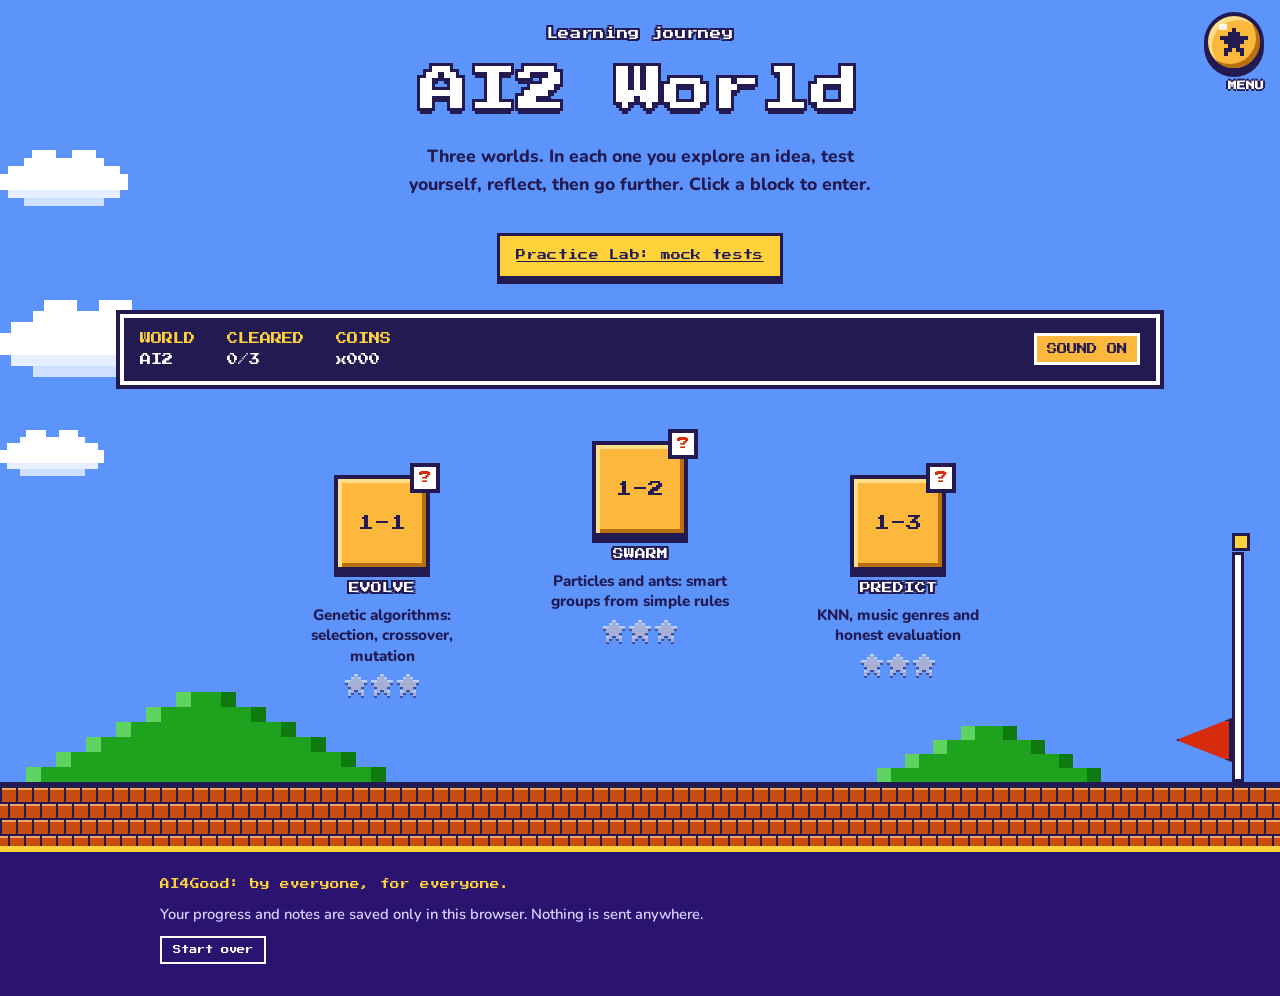
==== ai2/index.html @ fd5382d1 "initial ai2 related practice - need to be adjusted" ====
<!doctype html>
<html lang="en">
<head>
<meta charset="utf-8">
<meta name="viewport" content="width=device-width,initial-scale=1,viewport-fit=cover">
<meta name="description" content="AI2 World: explore evolutionary computing, swarm intelligence and machine learning evaluation with animated demos, tests and reflection.">
<title>AI2 World</title>
<link rel="preconnect" href="https://fonts.googleapis.com">
<link rel="preconnect" href="https://fonts.gstatic.com" crossorigin>
<link rel="stylesheet" href="https://fonts.googleapis.com/css2?family=Nunito:wght@600;700;800&family=Press+Start+2P&display=swap">
<link rel="stylesheet" href="ai2.css">
</head>
<body>
<div class="world" id="world">
  <div class="scenery" id="scenery" aria-hidden="true">
    <div class="ground"></div>
    <div class="pole"></div>
    <div class="flag"></div>
  </div>

  <header class="top">
    <p class="kicker">Learning journey</p>
    <h1>AI2 World</h1>
    <p class="lede">Three worlds. In each one you explore an idea, test yourself, reflect, then go further. Click a block to enter.</p>
    <p><a class="btn btn-sun" href="practice.html">Practice Lab: mock tests</a></p>
    <div class="hud" role="group" aria-label="Progress">
      <dl>
        <div class="stat"><dt>WORLD</dt><dd>AI2</dd></div>
        <div class="stat"><dt>CLEARED</dt><dd id="hud-clear" aria-live="polite">0/3</dd></div>
        <div class="stat"><dt>COINS</dt><dd id="hud-coins">x000</dd></div>
      </dl>
      <button class="snd" id="snd" type="button" aria-pressed="true">SOUND ON</button>
    </div>
    <div class="clear" id="clear" role="status" hidden>
      <strong>ALL WORLDS CLEARED!</strong>
      <span>You explored, tested and reflected on all three. Pick the one you want to master next and play with it again.</span>
    </div>
  </header>

  <main class="stage">
    <ol class="levels" id="levels"></ol>
  </main>
</div>

<section class="lv" id="lv" hidden aria-labelledby="lv-title">
  <div class="wrap">
    <div class="lv-head">
      <div class="tile"><span class="lvn" id="lv-n"></span></div>
      <div class="who">
        <h2 id="lv-title"></h2>
        <p id="lv-short"></p>
      </div>
      <button class="btn lv-back" id="lv-back" type="button">Back to map</button>
    </div>
    <div class="steps" id="steps" role="tablist" aria-label="Steps"></div>
    <div class="pane" id="pane-0" role="tabpanel"></div>
    <div class="pane" id="pane-1" role="tabpanel" hidden></div>
    <div class="pane" id="pane-2" role="tabpanel" hidden></div>
    <div class="pane" id="pane-3" role="tabpanel" hidden></div>
  </div>
</section>

<footer>
  <div class="wrap">
    <p class="px">AI4Good: by everyone, for everyone.</p>
    <p class="fine">Your progress and notes are saved only in this browser. Nothing is sent anywhere.</p>
    <button class="reset" id="reset" type="button">Start over</button>
  </div>
</footer>

<script src="../nav.js"></script>
<script src="core.js"></script>
<script src="ea.js"></script>
<script src="pso.js"></script>
<script src="flock.js"></script>
<script src="aco.js"></script>
<script src="swarm.js"></script>
<script src="knn-lib.js"></script>
<script src="knn.js"></script>
<script src="knn-cv.js"></script>
<script>AI2.start();</script>
</body>
</html>
---- ai2/ai2.css ----
[hidden]{display:none!important}
/* Layout: one platformer world. Title, HUD and three floating level blocks on brick ground. Choosing a block opens a white study panel below with four steps: Explore (animated demos), Test (one multiple choice question at a time), Reflect, Go further. */
:root{
  color-scheme:light;
  --sky:#5c94fc;
  --ink:#231a52;
  --paper:#fff;
  --block:#fcb83c;
  --block-hi:#ffe08a;
  --block-lo:#b8700c;
  --used:#9a6b3a;
  --brick:#c84c0c;
  --coin:#ffd23c;
  --red:#d62c0c;
  --grape:#6a3df0;
  --grape-deep:#2a1470;
  --mint:#2ee6a6;
  --coral:#ff4f6d;
  --muted:#4b4380;
  --f-pixel:'Press Start 2P','Courier New',monospace;
  --f-body:'Nunito','Trebuchet MS',system-ui,sans-serif;
  --gutter:clamp(16px,4vw,40px);
  --bs:96px;
  --wc:#6a3df0;
  --outline:2px 0 0 var(--ink),-2px 0 0 var(--ink),0 2px 0 var(--ink),0 -2px 0 var(--ink),2px 2px 0 var(--ink),-2px 2px 0 var(--ink),2px -2px 0 var(--ink),-2px -2px 0 var(--ink);
  --outline-lg:3px 0 0 var(--ink),-3px 0 0 var(--ink),0 3px 0 var(--ink),0 -3px 0 var(--ink),3px 3px 0 var(--ink),-3px 3px 0 var(--ink),3px -3px 0 var(--ink),-3px -3px 0 var(--ink),0 6px 0 var(--ink);
}
*{box-sizing:border-box}
body{margin:0;background:var(--sky);color:var(--ink);font-family:var(--f-body);font-weight:600;font-size:1.05rem;line-height:1.6;-webkit-text-size-adjust:100%}
button,input,textarea{font:inherit;color:inherit}
:focus-visible{outline:3px solid var(--coral);outline-offset:3px}
.wrap{max-width:1040px;margin-inline:auto;padding-inline:var(--gutter)}
.fine{font-size:.92rem;color:var(--muted);margin:0}

/* world */
.world{position:relative;overflow:hidden;padding-inline:16px;background:var(--sky)}
.top{position:relative;z-index:1;max-width:1040px;margin-inline:auto;padding-top:28px;display:grid;gap:18px;justify-items:center;text-align:center}
.kicker{margin:0;font:400 .7rem var(--f-pixel);letter-spacing:.06em;color:#fff;text-shadow:var(--outline)}
h1{margin:0;font:400 clamp(1.4rem,5.4vw,3rem)/1.4 var(--f-pixel);letter-spacing:.02em;color:#fff;text-shadow:var(--outline-lg);text-wrap:balance}
.lede{margin:0;max-width:50ch;font-weight:800;font-size:1.1rem;text-wrap:balance}
.hud{width:100%;display:flex;flex-wrap:wrap;justify-content:space-between;align-items:center;gap:12px 20px;background:var(--ink);color:#fff;border:4px solid #fff;box-shadow:0 0 0 4px var(--ink);padding:12px 16px;font:400 .7rem/1.6 var(--f-pixel);text-align:left}
.hud dl{margin:0;display:flex;flex-wrap:wrap;gap:12px 32px}
.stat{display:flex;flex-direction:column;gap:4px}
.hud dt{color:var(--coin);margin:0}
.hud dd{margin:0}
.snd{font:400 .65rem var(--f-pixel);background:var(--block);color:var(--ink);border:3px solid #fff;padding:8px 10px;cursor:pointer}
.snd:hover{background:var(--block-hi)}
.clear{display:grid;gap:6px;width:100%;background:var(--coin);border:4px solid var(--ink);box-shadow:6px 6px 0 var(--ink);padding:14px 16px}
.clear strong{font:400 clamp(.85rem,3vw,1.15rem) var(--f-pixel);color:var(--red)}

.scenery{position:absolute;inset:0;pointer-events:none;z-index:0}
.cloud{position:absolute;left:0;height:auto;animation:drift var(--t) linear infinite;animation-delay:var(--dl)}
@keyframes drift{from{transform:translateX(-200px)}to{transform:translateX(calc(100vw + 200px))}}
.hill{position:absolute;bottom:64px;height:auto}
.hill.a{left:2%;width:360px}
.hill.b{right:14%;width:224px}
.ground{position:absolute;left:0;right:0;bottom:0;height:64px;background-color:var(--brick);background-image:var(--brick-tile);background-size:32px 32px;image-rendering:pixelated;border-top:4px solid var(--ink)}
.pole{display:none;position:absolute;right:36px;bottom:64px;width:12px;height:230px;background:#fff;border:3px solid var(--ink)}
.pole::before{content:"";position:absolute;top:-22px;left:-3px;width:12px;height:12px;background:var(--coin);border:3px solid var(--ink)}
.flag{position:absolute;right:48px;bottom:84px;width:56px;height:44px;background:var(--red);border:3px solid var(--ink);clip-path:polygon(0 0,100% 50%,0 100%);transform:scaleX(-1);transition:bottom 1.6s steps(14)}
.won .flag{bottom:252px}
@media (min-width:1000px){.pole{display:block}}

.stage{position:relative;z-index:1;max-width:760px;margin-inline:auto;padding:56px 0 150px}
.levels{list-style:none;margin:0;padding:0;display:grid;grid-template-columns:repeat(3,minmax(0,1fr));gap:36px 14px}
.levels>li{display:flex;justify-content:center;margin-top:var(--lift,0px)}
.floater{display:flex;flex-direction:column;align-items:center;gap:8px;text-align:center;animation:bob 2.2s ease-in-out infinite;animation-delay:var(--d,0s)}
@keyframes bob{0%,100%{transform:translateY(0)}50%{transform:translateY(-6px)}}
.block,.tile{position:relative;width:var(--bs);height:var(--bs);padding:0;border:4px solid var(--ink);background:var(--block);box-shadow:inset 4px 4px 0 var(--block-hi),inset -4px -4px 0 var(--block-lo),0 6px 0 var(--ink);display:grid;place-items:center}
.block{cursor:pointer;transition:transform .12s steps(3)}
.block:hover{transform:translateY(-4px)}
.block:active{transform:translateY(2px)}
.block.bump{animation:bump .28s steps(4)}
@keyframes bump{40%{transform:translateY(-20px)}}
.block.met{background:var(--used);box-shadow:inset 4px 4px 0 #c99a62,inset -4px -4px 0 #6b4521,0 6px 0 var(--ink)}
.lvn{font:400 1rem/1 var(--f-pixel);color:var(--ink)}
.block.met .lvn{color:#fff}
.badge{position:absolute;top:-16px;right:-14px;min-width:30px;height:30px;display:grid;place-items:center;background:#fff;border:4px solid var(--ink);color:var(--red);font:400 .8rem/1 var(--f-pixel);animation:pulse 1.2s steps(2) infinite}
.block.met .badge{color:#0a7a0a;font:800 1.1rem/1 var(--f-body);animation:none}
@keyframes pulse{50%{transform:translateY(-3px)}}
.nm{max-width:200px;font:400 .68rem/1.6 var(--f-pixel);color:#fff;text-shadow:var(--outline)}
.sub{max-width:200px;font-size:.95rem;font-weight:800;line-height:1.35}
.stars{display:flex;gap:4px;min-height:22px}
.star{width:22px;height:22px;fill:rgba(255,255,255,.55);filter:drop-shadow(0 2px 0 var(--ink))}
.star.on{fill:var(--coin)}

/* study panel */
.lv{position:relative;background:#8fd8ff;border-top:6px solid var(--ink);padding-block:clamp(28px,5vw,56px) clamp(36px,6vw,72px);scroll-margin-top:0}
.lv-head{display:flex;flex-wrap:wrap;align-items:center;gap:18px 22px}
.lv-head .tile{--bs:88px;flex:none;background:var(--wc);box-shadow:inset 4px 4px 0 rgba(255,255,255,.35),inset -4px -4px 0 rgba(0,0,0,.25),0 6px 0 var(--ink)}
.lv-head .lvn{color:#fff;font-size:1.05rem}
.who{min-width:0;flex:1 1 320px}
.who h2{margin:0 0 .4rem;font:400 clamp(1rem,3.2vw,1.5rem)/1.5 var(--f-pixel)}
.who p{margin:0;max-width:56ch}
.lv-back{margin-left:auto}
.steps{display:grid;grid-template-columns:repeat(4,minmax(0,1fr));gap:.6rem;margin:26px 0 22px}
.step{min-width:0;padding:.8rem .4rem;font:400 .58rem/1.5 var(--f-pixel);color:var(--ink);background:var(--paper);border:3px solid var(--ink);box-shadow:0 4px 0 var(--ink);cursor:pointer;overflow-wrap:anywhere}
.step[aria-selected="true"]{background:var(--wc);color:#fff;transform:translateY(3px);box-shadow:0 1px 0 var(--ink)}
.panel,.demo{background:var(--paper);border:4px solid var(--ink);box-shadow:6px 6px 0 var(--ink);padding:clamp(16px,3vw,26px);min-width:0}
.demo{margin-bottom:22px}
h3{margin:0 0 .7rem;font:400 clamp(.78rem,2.2vw,1rem)/1.6 var(--f-pixel)}
h4{margin:0 0 .5rem;font:400 .66rem/1.6 var(--f-pixel)}
.panel p{margin:0 0 .9rem;max-width:62ch}
.pane-foot{display:flex;flex-wrap:wrap;align-items:center;justify-content:space-between;gap:.8rem 1.2rem;margin-top:6px}

.btn{display:inline-flex;align-items:center;justify-content:center;padding:.8rem 1rem;font:400 .62rem/1.4 var(--f-pixel);letter-spacing:.03em;color:var(--ink);background:var(--paper);border:3px solid var(--ink);box-shadow:0 5px 0 var(--ink);cursor:pointer}
.btn:hover{transform:translateY(-1px)}
.btn:active{transform:translateY(4px);box-shadow:0 1px 0 var(--ink)}
.btn-sun{background:var(--coin)}
.btn-coral{background:var(--coral)}
.btn-mint{background:var(--mint)}
.btnrow{display:flex;flex-wrap:wrap;align-items:center;gap:.7rem}
.tgl{padding:.5rem .7rem;font:700 .92rem var(--f-body);background:var(--paper);border:3px solid var(--ink);cursor:pointer}
.tgl[aria-pressed="true"]{background:var(--coin)}
.presets{display:flex;flex-wrap:wrap;align-items:center;gap:.5rem}
.presets-l{font:400 .56rem/1.6 var(--f-pixel);color:var(--grape);margin-right:.2rem}
.chip-btn{padding:.35rem .7rem;font:800 .92rem var(--f-body);background:#e2d9ff;border:3px solid var(--ink);cursor:pointer}
.chip-btn:hover{background:#fff08a}
.subtabs{display:flex;flex-wrap:wrap;gap:.5rem;margin:0 0 18px}
.subtab{padding:.6rem .8rem;font:400 .58rem/1.4 var(--f-pixel);background:var(--paper);border:3px solid var(--ink);box-shadow:0 4px 0 var(--ink);cursor:pointer}
.subtab[aria-selected="true"]{background:var(--coin);transform:translateY(3px);box-shadow:0 1px 0 var(--ink)}

/* demo layout */
.dgrid{display:grid;grid-template-columns:minmax(0,1.5fr) minmax(0,1fr);gap:clamp(16px,3vw,26px);align-items:start}
.dview,.dctl{display:grid;gap:.9rem;min-width:0;align-content:start}
.demo-title{margin:0}
.demo-note{margin:0;font-size:1rem}
.cv{display:block;width:100%;height:auto;background:#fff;border:3px solid var(--ink);image-rendering:auto;touch-action:manipulation}
.cv.px{image-rendering:pixelated}
.readout{margin:0;padding:.6rem .8rem;background:#fff8d6;border:3px dashed var(--ink);font-weight:800;font-size:.98rem;min-height:3.4em}
.ctl{display:grid;gap:.25rem}
.ctl-top{display:flex;justify-content:space-between;gap:.6rem;align-items:baseline}
.ctl-name{font:400 .56rem/1.6 var(--f-pixel)}
.ctl-val{font:800 .95rem var(--f-body);color:var(--grape)}
.ctl input[type=range]{width:100%;accent-color:var(--grape)}
.legend{display:flex;flex-wrap:wrap;gap:.4rem 1rem;margin:0;padding:0;list-style:none;font-size:.92rem;font-weight:800}
.legend i{display:inline-block;width:12px;height:12px;margin-right:.35rem;border:2px solid var(--ink);vertical-align:-1px}
.verdict{margin:0;padding:.7rem .9rem;border:3px solid var(--ink);background:#e2d9ff;font-weight:800}
.verdict.good{background:#c9f7e4}
.verdict.warn{background:#ffe3a6}
.tbl{width:100%;border-collapse:collapse;font-size:.95rem;font-weight:700}
.tbl th,.tbl td{padding:.35rem .5rem;border-bottom:2px solid rgba(35,26,82,.18);text-align:left}
.tbl th{font:400 .52rem/1.6 var(--f-pixel)}
.tbl td.n{font-variant-numeric:tabular-nums}
.scroll-x{overflow-x:auto}

/* quiz */
.quiz{display:grid;gap:1rem}
.quiz h3{margin:0;font-size:clamp(.82rem,2.3vw,1.05rem);line-height:1.7}
.qz-meta{display:flex;flex-wrap:wrap;align-items:center;gap:.7rem;margin:0!important;font:400 .56rem var(--f-pixel);color:var(--muted)}
.chip{display:inline-block;padding:.25rem .5rem;font:400 .5rem var(--f-pixel);border:2px solid var(--ink);color:var(--ink);background:var(--coin)}
.opts{display:grid;gap:.8rem}
.opt{display:flex;gap:.8rem;align-items:flex-start;width:100%;text-align:left;padding:.8rem 1rem;font-weight:800;font-size:1.02rem;line-height:1.45;color:var(--ink);background:var(--paper);border:3px solid var(--ink);box-shadow:0 4px 0 var(--ink);cursor:pointer}
.opt .ol{flex:none;font:400 .6rem/1.9 var(--f-pixel);color:var(--grape)}
.opt:hover:not([disabled]){background:#fff7cf}
.opt.good{background:#b9f7de}
.opt.bad{background:#ffd0d8}
.opt[disabled]{cursor:default}
.fbk{padding:.9rem 1rem;border:3px solid var(--ink);display:grid;gap:.7rem}
.fbk.yes{background:#c9f7e4}
.fbk.no{background:#ffe8ee}
.fbk .tip{margin:0;padding:.6rem .8rem;background:#fff;border:2px dashed var(--ink)}
.quiz .score{font-size:clamp(.9rem,3vw,1.2rem)}
.big{margin:0;font:800 1.4rem var(--f-body)}
.big-stars .star{width:30px;height:30px;fill:rgba(35,26,82,.2);filter:drop-shadow(0 2px 0 var(--ink))}
.big-stars .star.on{fill:var(--coin)}
.review{display:grid;gap:.5rem}
.rv{display:grid;gap:.15rem;padding:.6rem .8rem;border:3px solid var(--ink);background:#c9f7e4}
.rv.warn{background:#ffe3a6}
.rv b{font:400 .58rem/1.6 var(--f-pixel)}

/* reflect + more */
.conf{display:grid;gap:.5rem;margin-bottom:1.2rem}
.cl{margin:0!important;font-weight:800}
.fld{display:grid;gap:.4rem;margin-bottom:1rem}
.fld label{font-weight:800}
.fld textarea{width:100%;padding:.7rem .8rem;border:3px solid var(--ink);background:#fffdf2;resize:vertical;line-height:1.5}
.more{display:grid;grid-template-columns:repeat(2,minmax(0,1fr));gap:1rem;margin-bottom:1.2rem}
.mc{padding:1rem;border:3px solid var(--ink);background:#f4efff}
.mc p{margin:0 0 .6rem;font-size:1rem}
.mc p:last-child{margin:0}
.mc.read{background:#fff8d6}

footer{background:var(--grape-deep);color:#fff;border-top:6px solid var(--coin)}
footer .wrap{padding-block:1.4rem 2rem;display:grid;gap:.6rem;justify-items:start}
footer p{margin:0}
footer .px{font:400 .6rem/1.9 var(--f-pixel);color:var(--coin)}
footer .fine{color:#d9d2ff}
.reset{font:400 .52rem var(--f-pixel);padding:.5rem .7rem;background:transparent;border:2px solid #fff;cursor:pointer;color:#fff}

@media (max-width:999px){.top{padding-top:84px}}
@media (max-width:820px){
  .dgrid,.more{grid-template-columns:1fr}
  .steps{grid-template-columns:repeat(2,minmax(0,1fr))}
  .lv-back{margin-left:0}
}
@media (max-width:560px){
  :root{--bs:80px}
  .levels{gap:30px 8px}
  .nm{font-size:.58rem}
  .sub{font-size:.85rem}
  .lv-head .tile{--bs:72px}
}
@media (prefers-reduced-motion:reduce){
  *,*::before,*::after{animation:none!important;transition:none!important}
  .cloud{left:calc(var(--dl) * -1)}
}

/* fold bar and results (world 1-3, panel 3) */
.foldbar{display:grid;grid-template-columns:repeat(10,minmax(0,1fr));gap:4px}
.fcell{height:26px;background:#fff;border:3px solid var(--ink)}
.fcell.act{background:var(--coral)}
.fcell.done{background:var(--mint)}
.res{display:grid;gap:.55rem}
.res .demo-note{padding:.5rem .7rem;border-left:6px solid var(--grape);background:#f4efff}

/* ===== Practice Lab ===== */
body.plain{background:var(--sky)}
.plab{padding-bottom:6px}
.plab h1{margin:0}
.plab-main{display:grid;gap:22px;padding-block:22px 40px}
.pq-cfg{display:flex;flex-wrap:wrap;gap:.6rem;margin:0 0 1rem}
.pq-menu{display:grid;grid-template-columns:repeat(auto-fit,minmax(260px,1fr));gap:16px;margin-bottom:1rem}
.pq-opt{border:3px solid var(--ink);background:#f4efff;padding:1rem}
.pq-opt h3,.pq-sub{margin:0 0 .5rem;font:400 .7rem/1.6 var(--f-pixel)}
.pq-sub{margin-top:1.4rem}
.pq-code{padding:.5rem .7rem;font:800 1rem var(--f-body);border:3px solid var(--ink);width:9.5rem;text-transform:uppercase}
.pq-drills{display:grid;grid-template-columns:repeat(auto-fill,minmax(230px,1fr));gap:12px}
.pq-drill{display:grid;gap:.3rem;text-align:left;padding:.8rem;background:#fff;border:3px solid var(--ink);box-shadow:0 4px 0 var(--ink);cursor:pointer;font:600 .95rem/1.4 var(--f-body);color:var(--ink)}
.pq-drill strong{font:400 .6rem/1.6 var(--f-pixel)}
.pq-drill:hover{background:#fff08a}
.pq-hist{margin:0;padding-left:1.1rem}
.pq-bar{display:flex;flex-wrap:wrap;justify-content:space-between;gap:.6rem;align-items:center;background:var(--coin);border:4px solid var(--ink);padding:.6rem .9rem;position:sticky;top:0;z-index:5;font:400 .62rem/1.6 var(--f-pixel)}
.pq-clock{font:400 .7rem var(--f-pixel)}
.pq-paper{display:grid;gap:22px}
.pq-card{background:var(--paper);border:4px solid var(--ink);box-shadow:6px 6px 0 var(--ink);padding:clamp(14px,3vw,24px);display:grid;gap:14px;min-width:0}
.pq-head{display:flex;flex-wrap:wrap;gap:.6rem;align-items:center}
.pq-no{font:400 .8rem var(--f-pixel);color:var(--grape)}
.pq-marks{margin-left:auto;font:400 .55rem var(--f-pixel)}
.pq-stem{max-width:70ch}
.pq-stem table{margin:.7rem 0;max-width:100%}
.pq-fig{overflow-x:auto}
.pq-fig canvas,.pq-card canvas{max-width:100%;height:auto;border:3px solid var(--ink);background:#fff}
.pq-part{display:grid;gap:.6rem;padding-top:.6rem;border-top:2px dashed rgba(35,26,82,.3)}
.pq-ask{margin:0;font-weight:800}
.pq-tag{margin:0;font-size:.9rem;color:var(--muted)}
.pq-fields{display:grid;grid-template-columns:repeat(auto-fit,minmax(150px,1fr));gap:.6rem}
.pq-f{display:grid;gap:.2rem}
.pq-fl{font-size:.85rem;font-weight:800}
.pq-fi{display:flex;align-items:center;gap:.3rem}
.pq-f input{width:100%;min-width:0;padding:.5rem .6rem;font:800 1rem var(--f-body);border:3px solid var(--ink);background:#fff;color:var(--ink)}
.pq-f.ok input{background:#b9f7de}
.pq-f.no input{background:#ffd0d8}
.pq-ans{font-size:.88rem;font-weight:800;color:var(--grape-deep)}
.pq-u{font-weight:800}
.opt.sel{background:#fff08a;box-shadow:inset 0 0 0 3px var(--grape)}
.pq-order{list-style:none;margin:0;padding:0;display:grid;gap:.4rem}
.pq-order li{display:flex;align-items:center;gap:.6rem;padding:.5rem .7rem;border:3px solid var(--ink);background:#fff}
.pq-order li.ok{background:#b9f7de}
.pq-order li.no{background:#ffd0d8}
.pq-ot{flex:1}
.pq-ob{display:flex;gap:.3rem}
.pq-mv{width:2.4rem;height:2.4rem;font:800 .9rem var(--f-body);border:3px solid var(--ink);background:#e2d9ff;cursor:pointer}
.pq-mv:disabled{opacity:.35;cursor:default}
.pq-match{display:grid;gap:.5rem}
.pq-mrow{display:grid;grid-template-columns:minmax(0,1fr) minmax(190px,260px);gap:.6rem;align-items:center;padding:.5rem .6rem;border:3px solid var(--ink);background:#fff}
.pq-mrow.ok{background:#b9f7de}
.pq-mrow.no{background:#ffd0d8}
.pq-mrow select{padding:.45rem;font:800 .95rem var(--f-body);border:3px solid var(--ink);background:#fff;color:var(--ink);min-width:0}
.pq-mrow .pq-ans{grid-column:1/-1}
@media (max-width:620px){.pq-mrow{grid-template-columns:1fr}}
.pq-card textarea{width:100%;padding:.7rem;font:600 1rem/1.5 var(--f-body);border:3px solid var(--ink);background:#fff;color:var(--ink);resize:vertical;min-height:7rem}
.pq-self{display:grid;gap:.5rem}
.pq-model{padding:.7rem .9rem;border:3px dashed var(--ink);background:#fff}
.pq-rubric{list-style:none;margin:.4rem 0 0;padding:0;display:grid;gap:.4rem}
.pq-rubric input{width:1.2rem;height:1.2rem;margin-right:.3rem;vertical-align:middle}
.pq-scoreline{margin:0;font-weight:800;font-size:1.1rem}
.pq-total{background:var(--paper);border:4px solid var(--ink);box-shadow:6px 6px 0 var(--ink);padding:clamp(16px,3vw,26px);display:grid;gap:.9rem}
.pq-total h2{margin:0}
.pq-two{display:flex;flex-wrap:wrap;gap:1.4rem;margin:.6rem 0}
.pq-grid{border-collapse:collapse}
.pq-grid td{width:2.3rem;height:2.3rem;text-align:center;border:2px solid var(--ink);font-weight:800;background:#fff}
.pq-grid td.hl{background:#fff08a}
.pq-two .fine{margin-top:.3rem}
.plab-links{margin:0}
.pq-bar .btn{font-size:.6rem;padding:.5rem .7rem}

.opt.sel.good{background:#b9f7de;box-shadow:none}
.opt.sel.bad{background:#ffd0d8;box-shadow:none}

.pq-axis{display:grid;gap:.3rem;padding:.6rem;border:3px solid var(--ink);background:#f4efff}
.pq-axrow{display:grid;grid-template-columns:repeat(3,minmax(0,1fr));gap:.6rem}
.pq-checks{list-style:none;margin:.2rem 0 0;padding:0;display:grid;gap:.2rem;font-size:.92rem;font-weight:800}
.pq-checks .ok{color:#0b7a5a}
.pq-checks .no{color:#b3203f}
@media (max-width:520px){.pq-axrow{grid-template-columns:1fr}}
.pq-paper,.plab-main{grid-template-columns:minmax(0,1fr)}
.pq-paper>*{min-width:0}
.pq-stem{overflow-x:auto;max-width:100%}
.pq-stem .tbl{width:auto;min-width:0}
.pq-stem .tbl th,.pq-stem .tbl td{padding:.3rem .45rem}
@media (max-width:520px){.pq-bar{font-size:.5rem}.pq-clock{font-size:.55rem}}
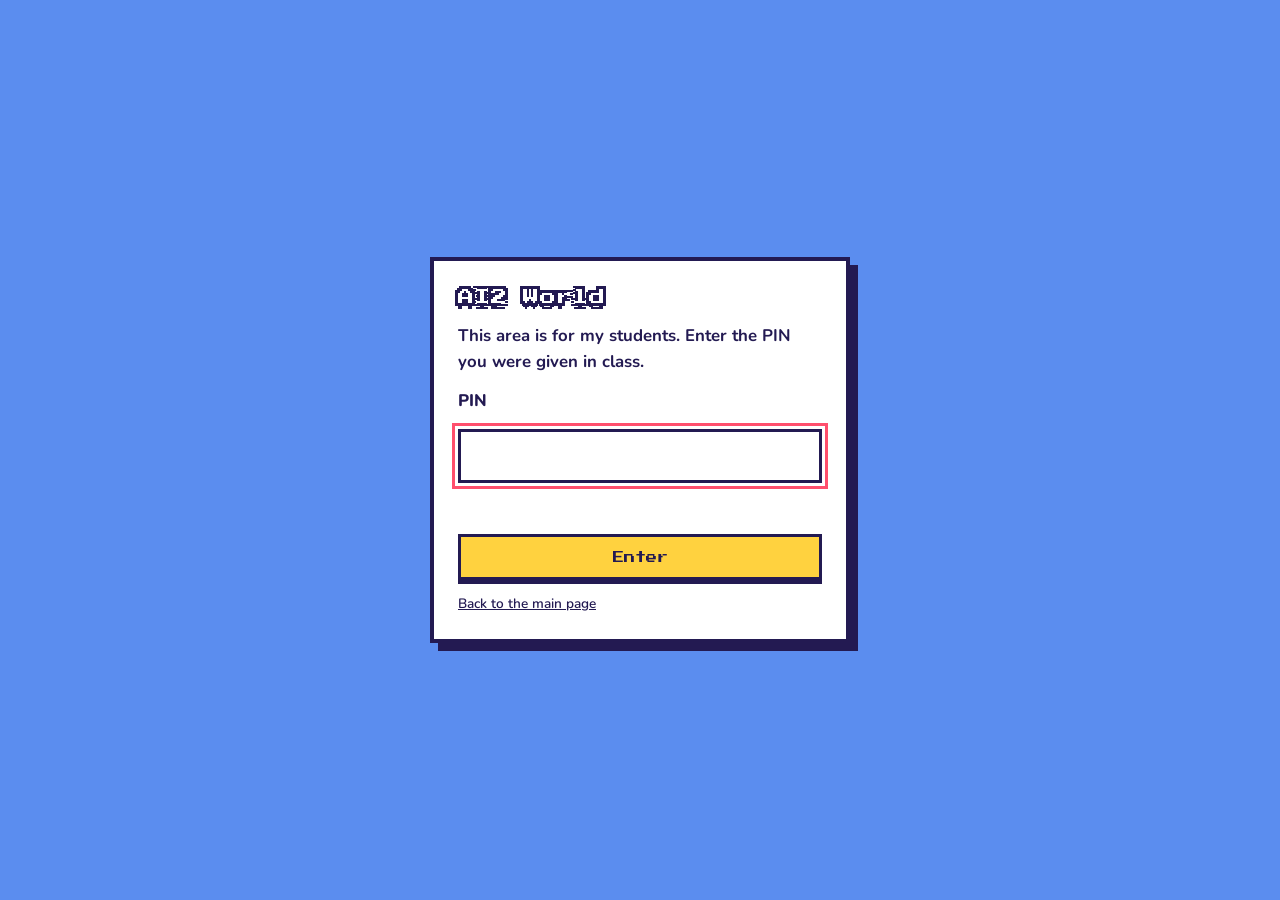
==== commit dd897863: "Add files via upload" ====
--- a/ai2/index.html
+++ b/ai2/index.html
@@ -2,6 +2,7 @@
 <html lang="en">
 <head>
 <meta charset="utf-8">
+<script src="gate.js"></script>
 <meta name="viewport" content="width=device-width,initial-scale=1,viewport-fit=cover">
 <meta name="description" content="AI2 World: explore evolutionary computing, swarm intelligence and machine learning evaluation with animated demos, tests and reflection.">
 <title>AI2 World</title>
@@ -22,7 +23,8 @@
     <p class="kicker">Learning journey</p>
     <h1>AI2 World</h1>
     <p class="lede">Three worlds. In each one you explore an idea, test yourself, reflect, then go further. Click a block to enter.</p>
-    <p><a class="btn btn-sun" href="practice.html">Practice Lab: mock tests</a></p>
+    <p><a class="btn btn-sun" href="practice.html">Practice Lab: practice only, not a mock test</a></p>
+    <p class="lede notice-practice"><strong>Practice only. This is not a mock test and not a mock exam. The real exam has no multiple-choice questions, so the multiple-choice items here are just to help you think and check your understanding. Do not use your score here to predict your exam mark.</strong></p>
     <div class="hud" role="group" aria-label="Progress">
       <dl>
         <div class="stat"><dt>WORLD</dt><dd>AI2</dd></div>
--- a/ai2/ai2.css
+++ b/ai2/ai2.css
@@ -300,3 +300,5 @@
 .pq-stem .tbl{width:auto;min-width:0}
 .pq-stem .tbl th,.pq-stem .tbl td{padding:.3rem .45rem}
 @media (max-width:520px){.pq-bar{font-size:.5rem}.pq-clock{font-size:.55rem}}
+
+.notice-practice{max-width:60ch;margin-inline:auto;padding:.7rem .9rem;background:#fff7d1;color:#231a52;border:3px solid #231a52;font-weight:800;line-height:1.45}
